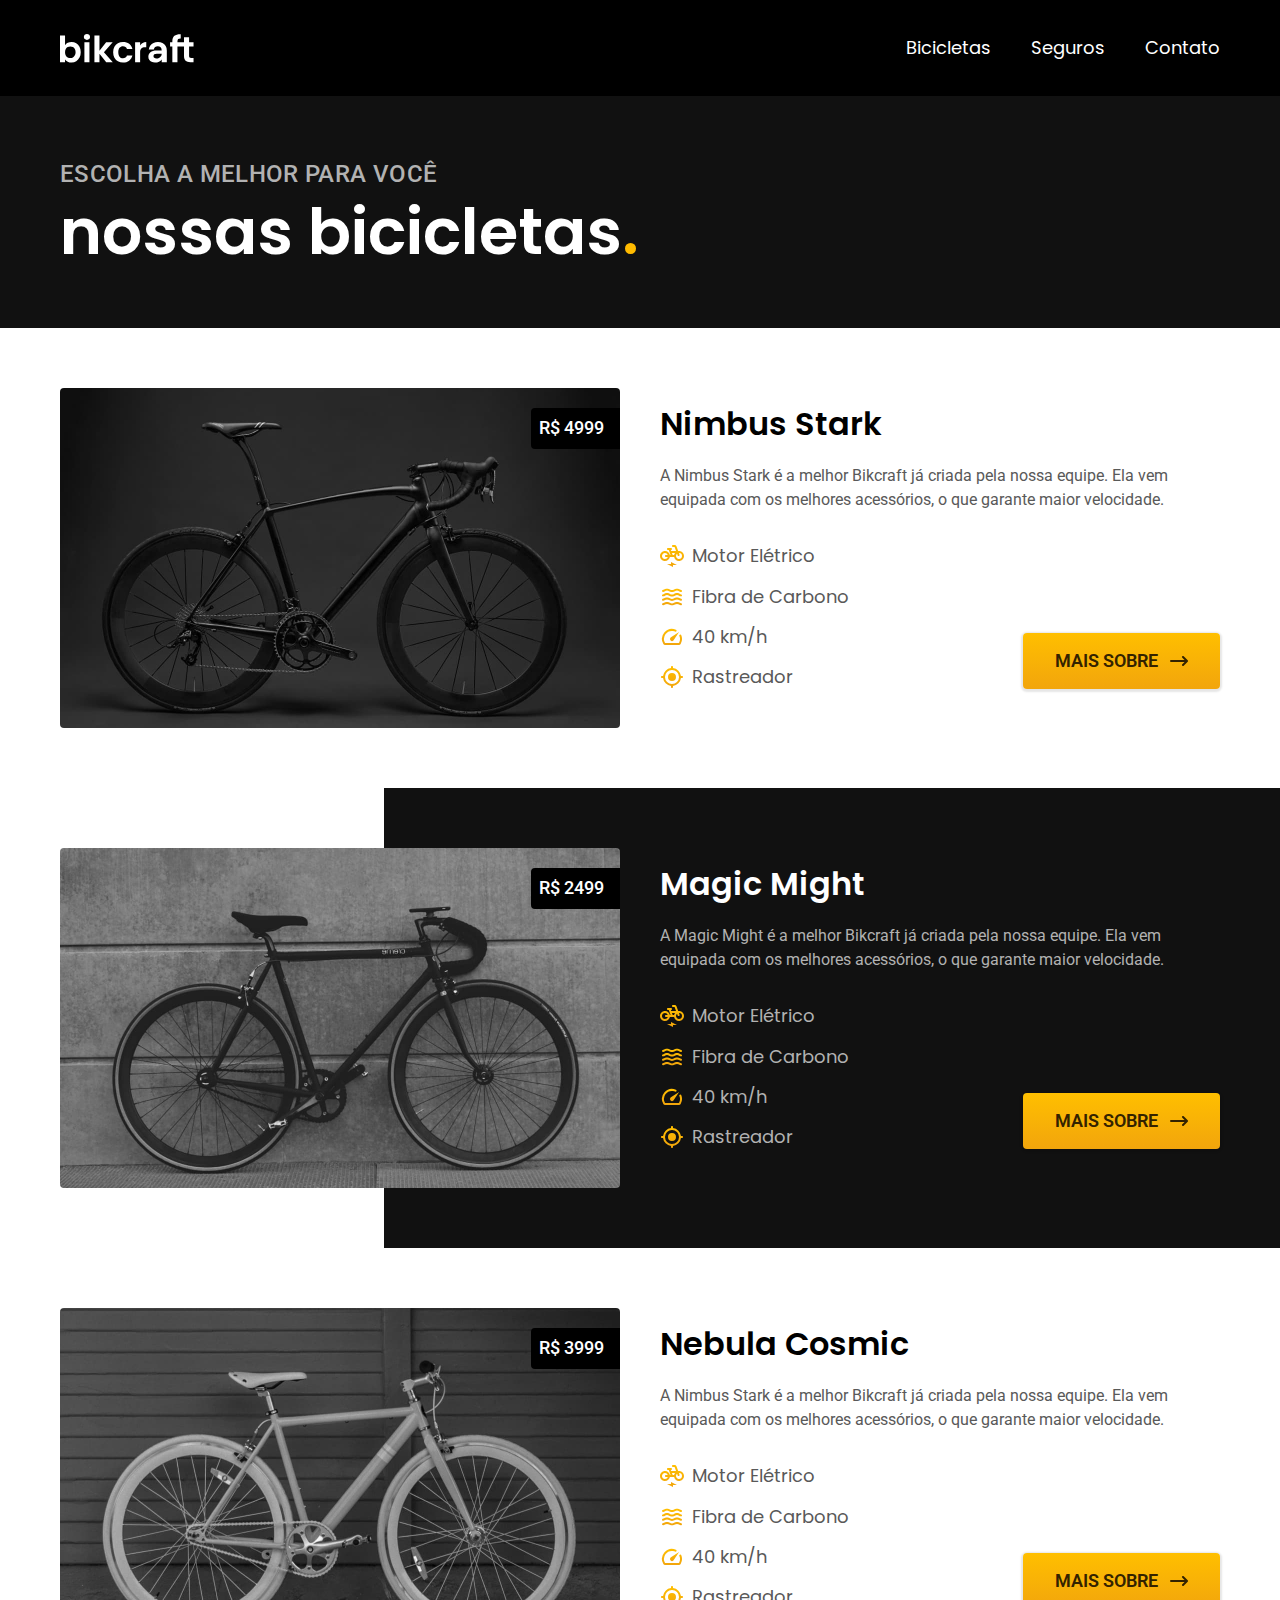
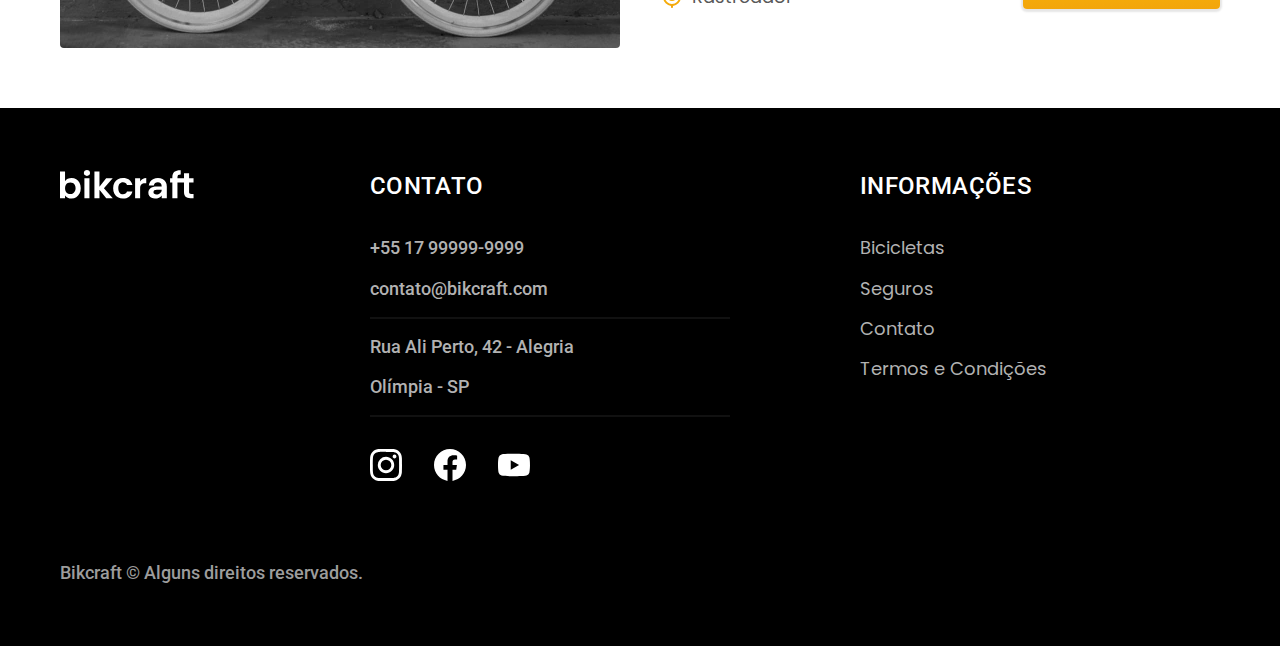
==== bicicletas.html @ 814e13bb "bicicletas" ====
<!DOCTYPE html>
<html lang="pt-br">
  <head>
    <meta charset="UTF-8" />
    <meta name="viewport" content="width=device-width, initial-scale=1.0" />
    <title>Termos e Condições | Bikcraft</title>
    <meta name="description" content="Termos e Condições." />
    <link rel="preconnect" href="https://fonts.googleapis.com" />
    <link rel="preconnect" href="https://fonts.gstatic.com" crossorigin />
    <link
      href="https://fonts.googleapis.com/css2?family=Merriweather&family=Poppins:wght@100;400;600&family=Roboto&display=swap"
      rel="stylesheet"
    />
    <link rel="stylesheet" href="/css/style.css" />
  </head>

  <body id="bicicletas">
    <header class="header-bg">
      <div class="header container">
        <a href="./"> <img src="img/bikcraft.svg" alt="Bikcraft" /></a>
        <nav aria-label="primaria">
          <ul class="header-menu cor-0 font-1-m">
            <li><a href="./bicicletas.html">Bicicletas</a></li>
            <li><a href="./seguros.html">Seguros</a></li>
            <li><a href="./contato.html">Contato</a></li>
          </ul>
        </nav>
      </div>
    </header>

    <main>
      <div class="titulo-bg">
        <div class="titulo container">
          <p class="font-2-l-b cor-5">Escolha a melhor para você</p>
          <h1 class="font-1-xxl cor-0">
            nossas bicicletas<span class="primaria-1">.</span>
          </h1>
        </div>
      </div>

      <div class="bicicletas container">
        <div class="bicicletas-imagem">
          <img src="./img/bicicletas/nimbus.jpg" alt="Bicicleta preta" />
          <span class="font-2-m cor-0">R$ 4999</span>
        </div>
        <div class="bicicletas-conteudo">
          <h2 class="font-1-xl">Nimbus Stark</h2>
          <p class="font-2-s cor-8">
            A Nimbus Stark é a melhor Bikcraft já criada pela nossa equipe. Ela
            vem equipada com os melhores acessórios, o que garante maior
            velocidade.
          </p>

          <ul class="font-1-m cor-8">
            <li>
              <img src="./img/icones/eletrica.svg" alt="" />Motor Elétrico
            </li>
            <li>
              <img src="./img/icones/carbono.svg" alt="" />Fibra de Carbono
            </li>
            <li><img src="./img/icones/velocidade.svg" alt="" />40 km/h</li>
            <li><img src="./img/icones/rastreador.svg" alt="" />Rastreador</li>
          </ul>
          <a class="botao seta" href="./bicicletas/nimbus.html">Mais Sobre</a>
        </div>
      </div>

      <div class="bicicletas-bg">
        <div class="bicicletas container">
          <div class="bicicletas-imagem">
            <img src="./img/bicicletas/magic.jpg" alt="Bicicleta preta" />
            <span class="font-2-m cor-0">R$ 2499</span>
          </div>
          <div class="bicicletas-conteudo">
            <h2 class="font-1-xl cor-0">Magic Might</h2>
            <p class="font-2-s cor-5">
              A Magic Might é a melhor Bikcraft já criada pela nossa equipe. Ela
              vem equipada com os melhores acessórios, o que garante maior
              velocidade.
            </p>

            <ul class="font-1-m cor-5">
              <li>
                <img src="./img/icones/eletrica.svg" alt="" />Motor Elétrico
              </li>
              <li>
                <img src="./img/icones/carbono.svg" alt="" />Fibra de Carbono
              </li>
              <li><img src="./img/icones/velocidade.svg" alt="" />40 km/h</li>
              <li>
                <img src="./img/icones/rastreador.svg" alt="" />Rastreador
              </li>
            </ul>
            <a class="botao seta" href="./bicicletas/magic.html">Mais Sobre</a>
          </div>
        </div>
      </div>

      <div class="bicicletas container">
        <div class="bicicletas-imagem">
          <img src="./img/bicicletas/nebula.jpg" alt="Bicicleta preta" />
          <span class="font-2-m cor-0">R$ 3999</span>
        </div>
        <div class="bicicletas-conteudo">
          <h2 class="font-1-xl">Nebula Cosmic</h2>
          <p class="font-2-s cor-8">
            A Nimbus Stark é a melhor Bikcraft já criada pela nossa equipe. Ela
            vem equipada com os melhores acessórios, o que garante maior
            velocidade.
          </p>

          <ul class="font-1-m cor-8">
            <li>
              <img src="./img/icones/eletrica.svg" alt="" />Motor Elétrico
            </li>
            <li>
              <img src="./img/icones/carbono.svg" alt="" />Fibra de Carbono
            </li>
            <li><img src="./img/icones/velocidade.svg" alt="" />40 km/h</li>
            <li><img src="./img/icones/rastreador.svg" alt="" />Rastreador</li>
          </ul>
          <a class="botao seta" href="./bicicletas/nebula.html">Mais Sobre</a>
        </div>
      </div>
    </main>

    <footer class="footer-bg">
      <div class="footer container">
        <img src="./img/bikcraft.svg" alt="Bikcraft" />
        <div class="footer-contato">
          <h3 class="font-2-l-b cor-0">Contato</h3>
          <ul class="font-2-m cor-5">
            <li><a href="tel:+5517999999999">+55 17 99999-9999</a></li>
            <li>
              <a href="mailto:contato@bikcraft.com">contato@bikcraft.com</a>
            </li>
            <li>Rua Ali Perto, 42 - Alegria</li>
            <li>Olímpia - SP</li>
          </ul>
          <div class="footer-redes">
            <a href="./">
              <img src="./img/redes/instagram.svg" alt="" />
            </a>
            <a href="./">
              <img src="./img/redes/facebook.svg" alt="" />
            </a>
            <a href="./">
              <img src="./img/redes/youtube.svg" alt="" />
            </a>
          </div>
        </div>
        <div class="footer-informacoes">
          <h3 class="font-2-l-b cor-0">Informações</h3>
          <nav>
            <ul class="font-1-m cor-5">
              <li><a href="./bicicletas.html">Bicicletas</a></li>
              <li><a href="./seguros.html">Seguros</a></li>
              <li><a href="./contato.html">Contato</a></li>
              <li><a href="./termos.html">Termos e Condições</a></li>
            </ul>
          </nav>
        </div>
        <p class="footer-copy font-2-m cor-6">
          Bikcraft © Alguns direitos reservados.
        </p>
      </div>
    </footer>
  </body>
</html>
---- css/style.css ----
@import "./global/global.css";
@import "./utilidades/tipografia.css";
@import "./utilidades/cores.css";

@import "./global/header.css";
@import "./global/footer.css";

/* Utilidades */
@import "./utilidades/componentes.css";

/* Home */
@import "./home/introducao.css";
@import "./home/tecnologia.css";
@import "./home/parceiros.css";
@import "./home/depoimento.css";

/* Bicicletas */
@import "./bicicletas/bicicletas-lista.css";
@import "./bicicletas/bicicletas.css";

/* Seguros */
@import "./seguros/seguros.css";

/* Termos */
@import "./termos/termos.css";
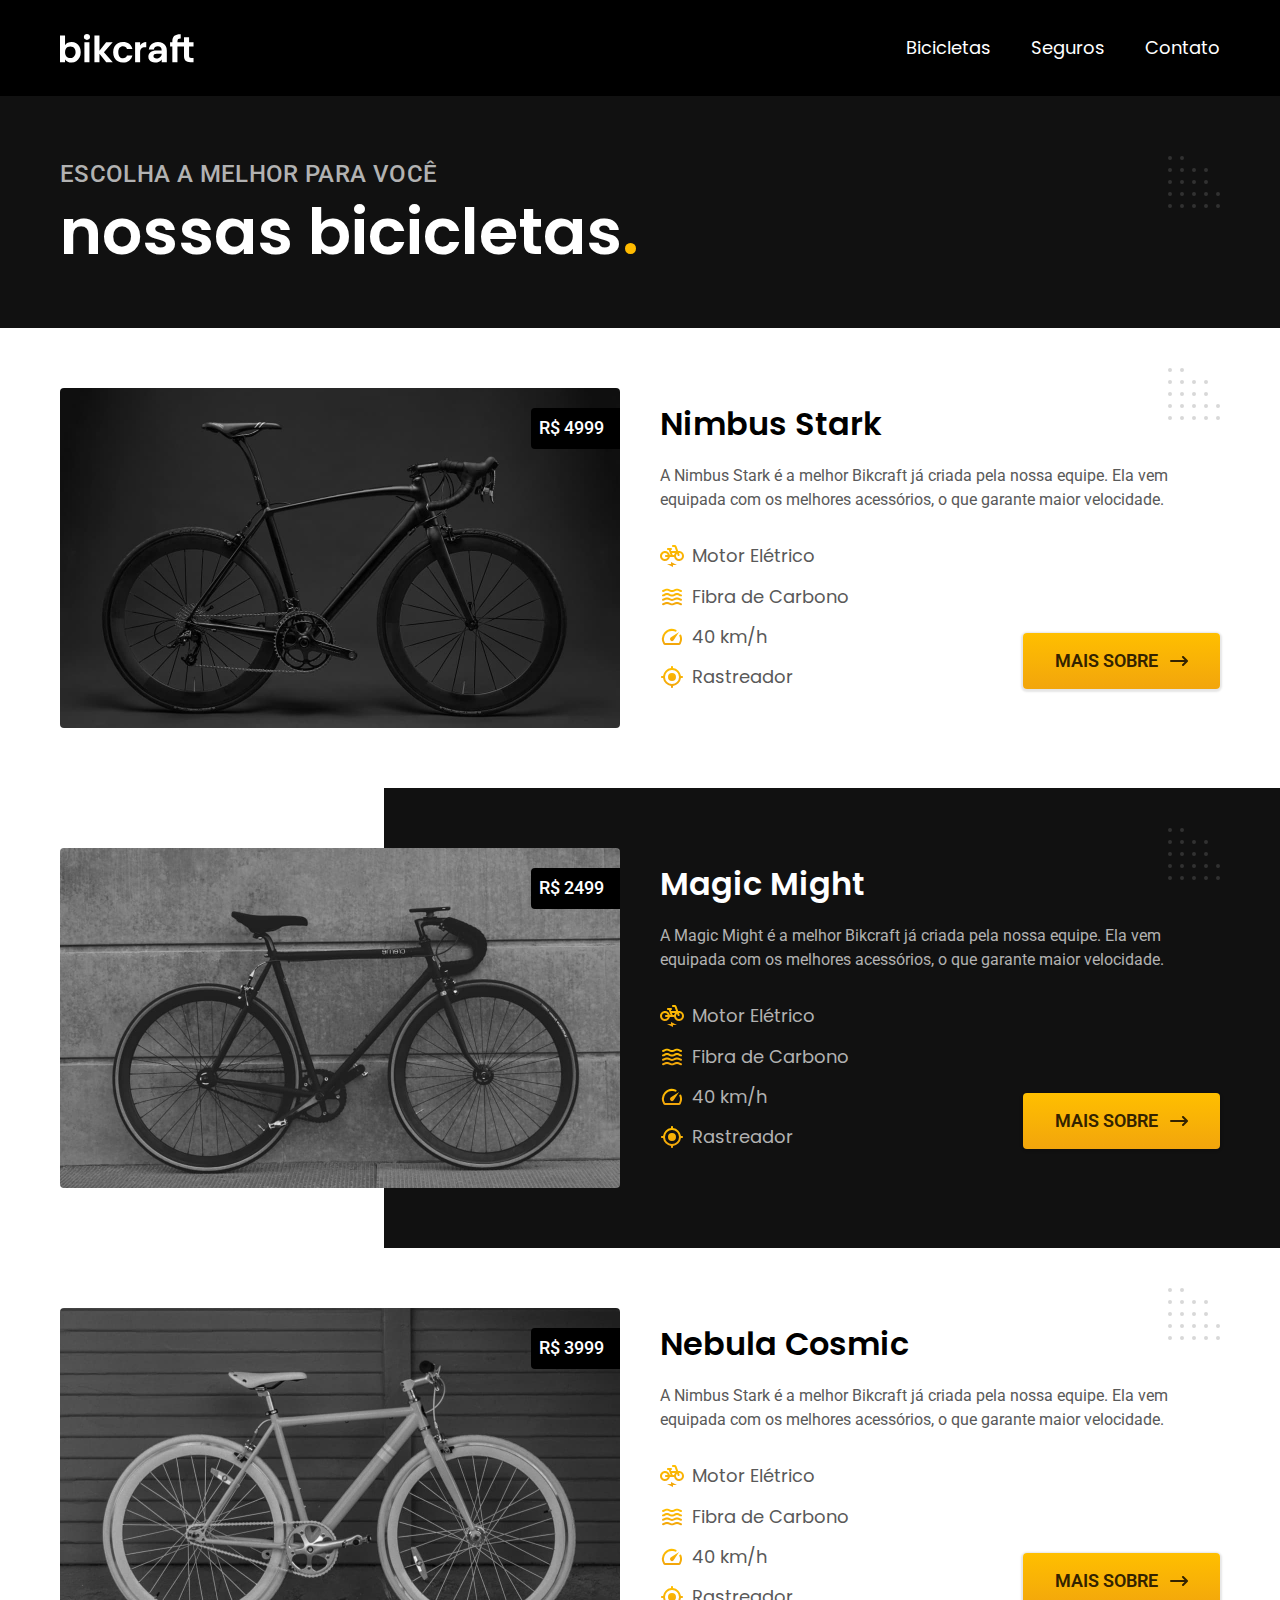
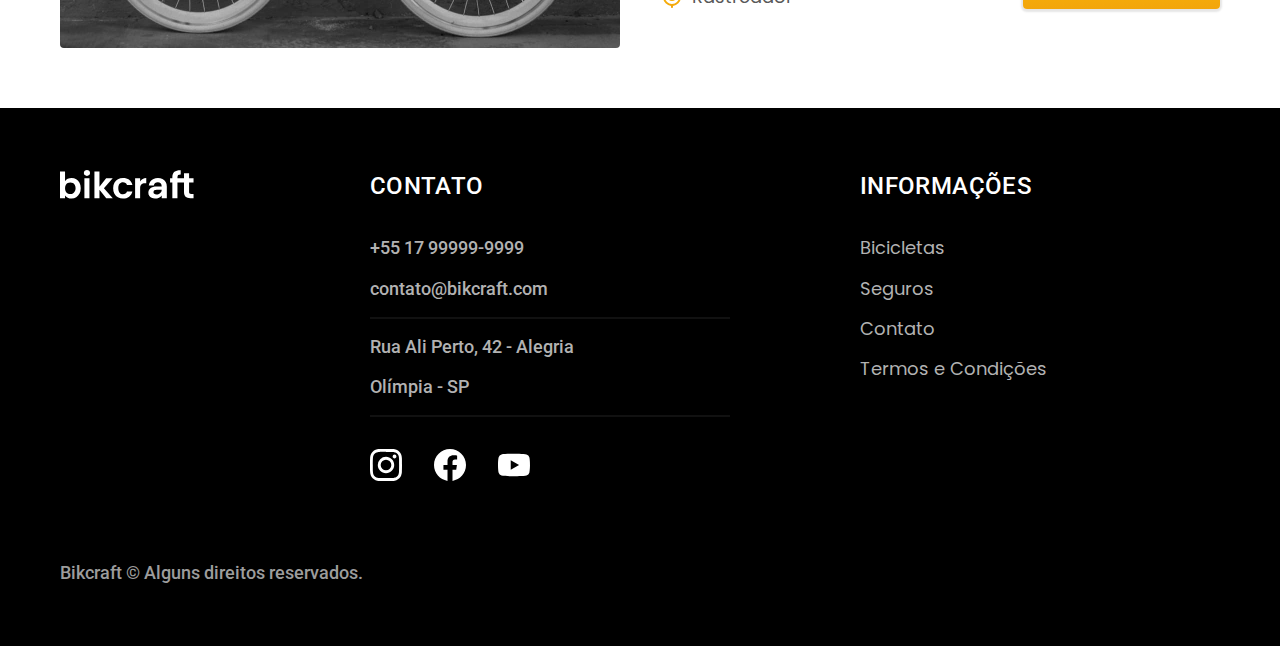
==== commit dc92e2a7: "orcamento" ====
--- a/bicicletas.html
+++ b/bicicletas.html
@@ -3,14 +3,15 @@
   <head>
     <meta charset="UTF-8" />
     <meta name="viewport" content="width=device-width, initial-scale=1.0" />
-    <title>Termos e Condições | Bikcraft</title>
-    <meta name="description" content="Termos e Condições." />
+    <title>Bicicletas | Bikcraft</title>
+    <meta name="description" content="Bicicletas." />
     <link rel="preconnect" href="https://fonts.googleapis.com" />
     <link rel="preconnect" href="https://fonts.gstatic.com" crossorigin />
     <link
       href="https://fonts.googleapis.com/css2?family=Merriweather&family=Poppins:wght@100;400;600&family=Roboto&display=swap"
       rel="stylesheet"
     />
+    <link rel="preload" href="./css/style.css" as="style" />
     <link rel="stylesheet" href="/css/style.css" />
   </head>
 
--- a/css/style.css
+++ b/css/style.css
@@ -7,6 +7,7 @@
 
 /* Utilidades */
 @import "./utilidades/componentes.css";
+@import "./utilidades/formulario.css";
 
 /* Home */
 @import "./home/introducao.css";
@@ -18,8 +19,21 @@
 @import "./bicicletas/bicicletas-lista.css";
 @import "./bicicletas/bicicletas.css";
 
+/* Bicicleta */
+@import "./bicicleta/bicicleta.css";
+@import "./bicicleta/seguro.css";
+
 /* Seguros */
 @import "./seguros/seguros.css";
+@import "./seguros/vantagens.css";
+@import "./seguros/perguntas.css";
+
+/* Contato */
+@import "./contato/contato.css";
+@import "./contato/lojas.css";
+
+/* Orçamento */
+@import "./orcamento/orcamento.css";
 
 /* Termos */
 @import "./termos/termos.css";
--- a/css/style.css
+++ b/css/style.css
@@ -7,6 +7,7 @@
 
 /* Utilidades */
 @import "./utilidades/componentes.css";
+@import "./utilidades/formulario.css";
 
 /* Home */
 @import "./home/introducao.css";
@@ -18,8 +19,21 @@
 @import "./bicicletas/bicicletas-lista.css";
 @import "./bicicletas/bicicletas.css";
 
+/* Bicicleta */
+@import "./bicicleta/bicicleta.css";
+@import "./bicicleta/seguro.css";
+
 /* Seguros */
 @import "./seguros/seguros.css";
+@import "./seguros/vantagens.css";
+@import "./seguros/perguntas.css";
+
+/* Contato */
+@import "./contato/contato.css";
+@import "./contato/lojas.css";
+
+/* Orçamento */
+@import "./orcamento/orcamento.css";
 
 /* Termos */
 @import "./termos/termos.css";
